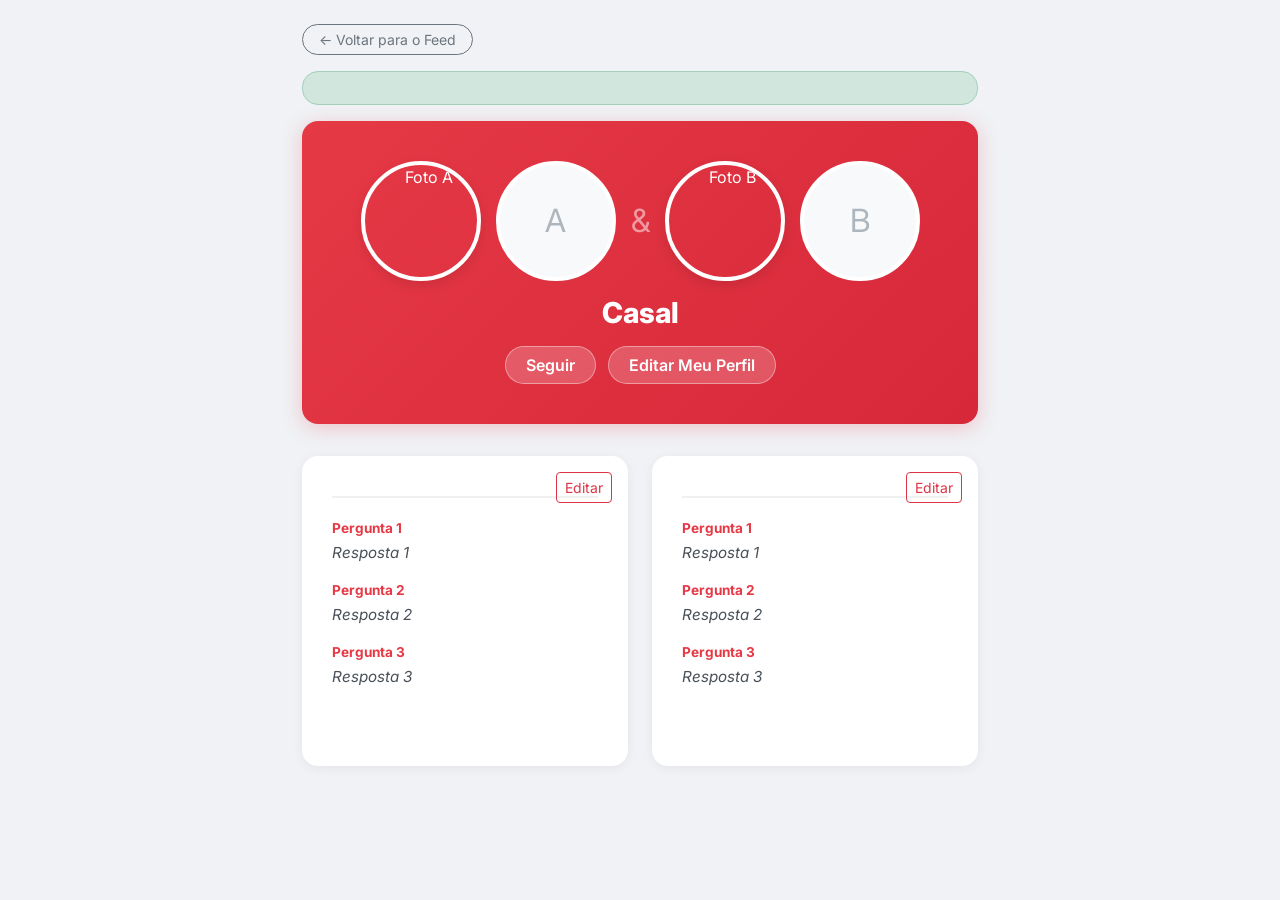
==== src/main/resources/templates/casal-perfil.html @ 978fb241 "feat: the couple page was implemented and a button was added on feed to redirect to the couple page" ====
<!DOCTYPE html>
<html lang="pt-BR" xmlns:th="http://www.thymeleaf.org">
<head>
    <meta charset="UTF-8">
    <meta name="viewport" content="width=device-width, initial-scale=1">
    <title>Perfil do Casal</title>
    <link href="https://cdn.jsdelivr.net/npm/bootstrap@5.3.3/dist/css/bootstrap.min.css" rel="stylesheet">
    <link href="https://fonts.googleapis.com/css2?family=Inter:wght@400;500;600;700;800&display=swap" rel="stylesheet">
    <style>
        body { font-family: 'Inter', sans-serif; background: #f0f2f5; }

        .profile-header {
            background: linear-gradient(135deg, #e63946, #d62839);
            border-radius: 16px;
            padding: 40px 20px;
            color: #fff;
            text-align: center;
            box-shadow: 0 4px 20px rgba(230, 57, 70, 0.25);
            margin-bottom: 2rem;
        }

        .couple-photos {
            display: flex;
            justify-content: center;
            align-items: center;
            gap: 15px;
            margin-bottom: 15px;
        }

        .profile-img {
            width: 120px;
            height: 120px;
            border-radius: 50%;
            object-fit: cover;
            border: 4px solid #fff;
            box-shadow: 0 4px 12px rgba(0,0,0,0.1);
        }

        .no-photo {
            width: 120px;
            height: 120px;
            border-radius: 50%;
            background: #f8f9fa;
            border: 4px solid #fff;
            display: flex;
            align-items: center;
            justify-content: center;
            color: #adb5bd;
            font-size: 2rem;
        }

        .couple-title { font-weight: 800; font-size: 1.8rem; margin: 0; }

        .btn-follow {
            background: rgba(255,255,255,0.2);
            color: #fff;
            border: 1.5px solid rgba(255,255,255,0.4);
            border-radius: 20px;
            padding: 6px 20px;
            font-weight: 600;
            margin-top: 15px;
            transition: all 0.2s;
        }
        .btn-follow:hover {
            background: #fff;
            color: #e63946;
        }

        .bio-section {
            background: #fff;
            border-radius: 16px;
            padding: 30px;
            box-shadow: 0 2px 12px rgba(0,0,0,0.06);
            margin-bottom: 2rem;
        }

        .bio-title {
            font-size: 1.2rem;
            font-weight: 700;
            color: #1a1a2e;
            margin-bottom: 20px;
            border-bottom: 2px solid #f0f0f0;
            padding-bottom: 10px;
        }

        .qna-block { margin-bottom: 15px; }
        .qna-label { font-weight: 700; font-size: 0.85rem; color: #e63946; margin-bottom: 4px; display: block; }
        .qna-answer { font-size: 0.95rem; color: #495057; font-style: italic; }

        .cursor-pointer { cursor: pointer; transition: background 0.2s; border-radius: 8px; padding: 5px; margin-left: -5px; }
        .cursor-pointer:hover { background: #f8f9fa; }

    </style>
</head>
<body>

<div class="container py-4" style="max-width: 700px;">

    <a href="/feed" class="btn btn-sm btn-outline-secondary mb-3 rounded-pill px-3">&larr; Voltar para o Feed</a>

    <div th:if="${sucesso}" class="alert alert-success rounded-4" th:text="${sucesso}"></div>

    <div class="profile-header">
        <div class="couple-photos">

            <img th:if="${perfil.fotoAUrl != null}" th:src="${perfil.fotoAUrl}" class="profile-img" alt="Foto A">
            <div th:unless="${perfil.fotoAUrl != null}" class="no-photo" th:text="${#strings.substring(perfil.nomeA, 0, 1)}">A</div>

            <div class="fs-2 opacity-50">&</div>

            <img th:if="${perfil.fotoBUrl != null}" th:src="${perfil.fotoBUrl}" class="profile-img" alt="Foto B">
            <div th:unless="${perfil.fotoBUrl != null}" class="no-photo" th:text="${#strings.substring(perfil.nomeB, 0, 1)}">B</div>
        </div>

        <h1 class="couple-title" th:text="${perfil.nomeA + ' & ' + perfil.nomeB}">Casal</h1>

        <button class="btn btn-follow">Seguir</button>

        <button th:if="${perfil.podeEditarA || perfil.podeEditarB}" type="button" class="btn btn-follow ms-2" data-bs-toggle="modal" data-bs-target="#editModal">Editar Meu Perfil</button>
    </div>

    <div class="row g-4">

        <div class="col-md-6">
            <div class="bio-section h-100 position-relative">
                <button th:if="${perfil.podeEditarA}" type="button" class="btn btn-sm btn-outline-danger position-absolute top-0 end-0 m-3" data-bs-toggle="modal" data-bs-target="#editModal"> Editar</button>
                <div class="bio-title" th:text="${perfil.nomeA + ' falando de ' + perfil.nomeB}"></div>

                <div class="qna-block" th:classappend="${perfil.podeEditarA ? 'cursor-pointer' : ''}" th:attr="data-bs-toggle=${perfil.podeEditarA ? 'modal' : ''}, data-bs-target=${perfil.podeEditarA ? '#editModal' : ''}">
                    <span class="qna-label" th:text="${perfil.label1ParaB}">Pergunta 1</span>
                    <div class="qna-answer" th:text="${perfil.respostaA1 != null ? '|&quot;' + perfil.respostaA1 + '&quot;|' : 'Ainda não respondeu...'}">Resposta 1</div>
                </div>

                <div class="qna-block" th:classappend="${perfil.podeEditarA ? 'cursor-pointer' : ''}" th:attr="data-bs-toggle=${perfil.podeEditarA ? 'modal' : ''}, data-bs-target=${perfil.podeEditarA ? '#editModal' : ''}">
                    <span class="qna-label" th:text="${perfil.label2ParaB}">Pergunta 2</span>
                    <div class="qna-answer" th:text="${perfil.respostaA2 != null ? '|&quot;' + perfil.respostaA2 + '&quot;|' : 'Ainda não respondeu...'}">Resposta 2</div>
                </div>

                <div class="qna-block" th:classappend="${perfil.podeEditarA ? 'cursor-pointer' : ''}" th:attr="data-bs-toggle=${perfil.podeEditarA ? 'modal' : ''}, data-bs-target=${perfil.podeEditarA ? '#editModal' : ''}">
                    <span class="qna-label" th:text="${perfil.label3ParaB}">Pergunta 3</span>
                    <div class="qna-answer" th:text="${perfil.respostaA3 != null ? '|&quot;' + perfil.respostaA3 + '&quot;|' : 'Ainda não respondeu...'}">Resposta 3</div>
                </div>
            </div>
        </div>

        <div class="col-md-6">
            <div class="bio-section h-100 position-relative">
                <button th:if="${perfil.podeEditarB}" type="button" class="btn btn-sm btn-outline-danger position-absolute top-0 end-0 m-3" data-bs-toggle="modal" data-bs-target="#editModal"> Editar</button>
                <div class="bio-title" th:text="${perfil.nomeB + ' falando de ' + perfil.nomeA}"></div>

                <div class="qna-block" th:classappend="${perfil.podeEditarB ? 'cursor-pointer' : ''}" th:attr="data-bs-toggle=${perfil.podeEditarB ? 'modal' : ''}, data-bs-target=${perfil.podeEditarB ? '#editModal' : ''}">
                    <span class="qna-label" th:text="${perfil.label1ParaA}">Pergunta 1</span>
                    <div class="qna-answer" th:text="${perfil.respostaB1 != null ? '|&quot;' + perfil.respostaB1 + '&quot;|' : 'Ainda não respondeu...'}">Resposta 1</div>
                </div>

                <div class="qna-block" th:classappend="${perfil.podeEditarB ? 'cursor-pointer' : ''}" th:attr="data-bs-toggle=${perfil.podeEditarB ? 'modal' : ''}, data-bs-target=${perfil.podeEditarB ? '#editModal' : ''}">
                    <span class="qna-label" th:text="${perfil.label2ParaA}">Pergunta 2</span>
                    <div class="qna-answer" th:text="${perfil.respostaB2 != null ? '|&quot;' + perfil.respostaB2 + '&quot;|' : 'Ainda não respondeu...'}">Resposta 2</div>
                </div>

                <div class="qna-block" th:classappend="${perfil.podeEditarB ? 'cursor-pointer' : ''}" th:attr="data-bs-toggle=${perfil.podeEditarB ? 'modal' : ''}, data-bs-target=${perfil.podeEditarB ? '#editModal' : ''}">
                    <span class="qna-label" th:text="${perfil.label3ParaA}">Pergunta 3</span>
                    <div class="qna-answer" th:text="${perfil.respostaB3 != null ? '|&quot;' + perfil.respostaB3 + '&quot;|' : 'Ainda não respondeu...'}">Resposta 3</div>
                </div>
            </div>
        </div>
    </div>

</div>

<div th:if="${perfil.podeEditarA || perfil.podeEditarB}" class="modal fade" id="editModal" tabindex="-1" aria-labelledby="editModalLabel" aria-hidden="true">
  <div class="modal-dialog modal-dialog-centered">
    <div class="modal-content rounded-4 border-0 shadow">
      <div class="modal-header border-0 pb-0">
        <h5 class="modal-title fw-bold text-danger" id="editModalLabel">Minha Metade</h5>
        <button type="button" class="btn-close" data-bs-dismiss="modal" aria-label="Close"></button>
      </div>
      <div class="modal-body p-4">
        <form action="/casal/editar" method="POST" enctype="multipart/form-data" th:object="${editDTO}">
            <div class="mb-4 text-center">
                <label for="fotoPerfil" class="form-label fw-bold d-block">Mudar Foto</label>
                <input class="form-control form-control-sm" type="file" id="fotoPerfil" name="fotoPerfil" accept="image/png, image/jpeg">
            </div>

            <div class="mb-3">
                <label class="form-label fw-bold text-danger small" th:text="*{label1}">Pergunta 1</label>
                <textarea class="form-control" name="resposta1" th:field="*{resposta1}" rows="2" required></textarea>
            </div>

            <div class="mb-3">
                <label class="form-label fw-bold text-danger small" th:text="*{label2}">Pergunta 2</label>
                <textarea class="form-control" name="resposta2" th:field="*{resposta2}" rows="2" required></textarea>
            </div>

            <div class="mb-4">
                <label class="form-label fw-bold text-danger small" th:text="*{label3}">Pergunta 3</label>
                <textarea class="form-control" name="resposta3" th:field="*{resposta3}" rows="2" required></textarea>
            </div>

            <button type="submit" class="btn btn-danger w-100 fw-bold rounded-pill">Salvar</button>
        </form>
      </div>
    </div>
  </div>
</div>

<script src="https://cdn.jsdelivr.net/npm/bootstrap@5.3.3/dist/js/bootstrap.bundle.min.js"></script>
</body>
</html>
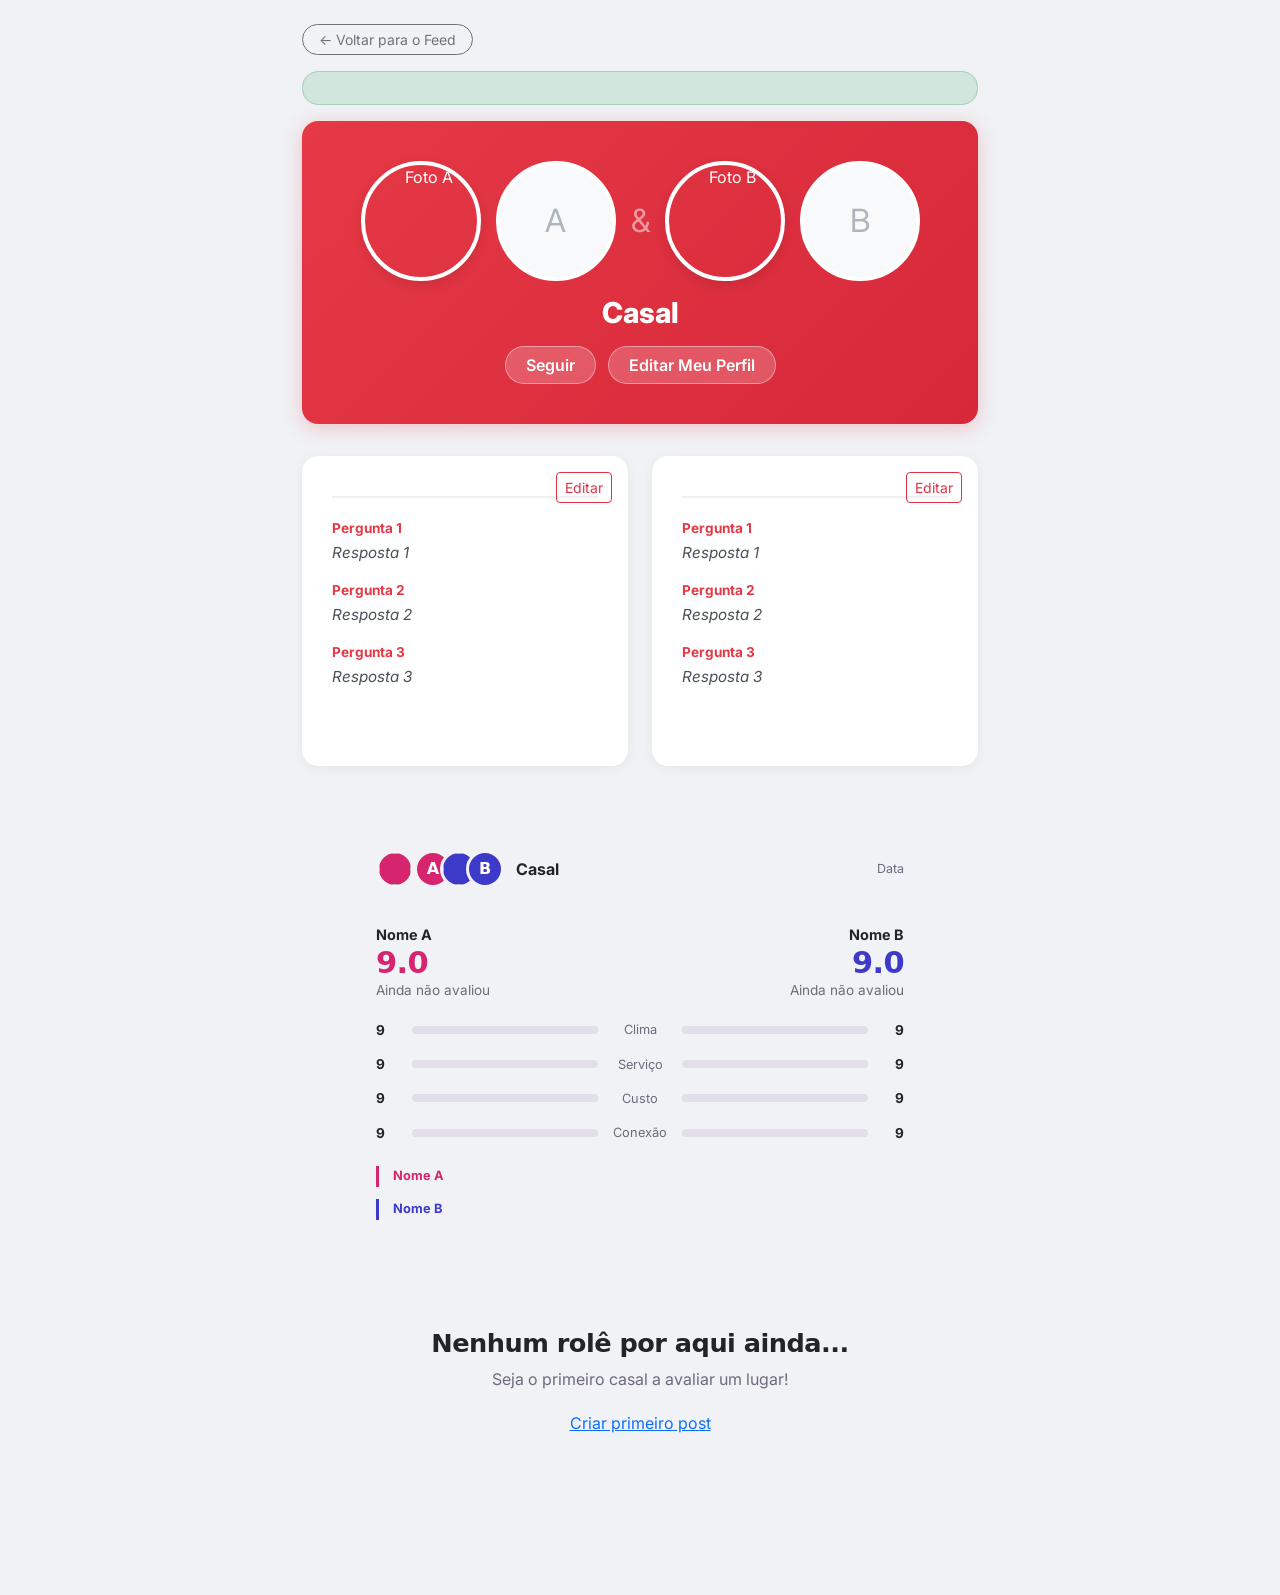
==== commit 858c31df: "feat: the pots of the couple were added on their own couple profile" ====
--- a/src/main/resources/templates/casal-perfil.html
+++ b/src/main/resources/templates/casal-perfil.html
@@ -90,7 +90,149 @@
         .cursor-pointer { cursor: pointer; transition: background 0.2s; border-radius: 8px; padding: 5px; margin-left: -5px; }
         .cursor-pointer:hover { background: #f8f9fa; }
 
-    </style>
+    :root {
+            --ink: #1F1A2B;
+            --papel: #F4F2F7;
+            --linha: #E2DEEA;
+            --mudo: #6F6A7D;
+            --a: #D6246E;   
+            --b: #3E3AC9;   
+            --titulo: 'Bricolage Grotesque', system-ui, sans-serif;
+        }
+.feed { max-width: 560px; margin: 0 auto; padding: 8px 16px 64px; }
+        .post { padding: 28px 0 36px; border-top: 1px solid var(--linha); }
+        .post:first-child { border-top: 0; }
+
+        .cabeca { display: flex; align-items: center; gap: 12px; margin-bottom: 14px; }
+        .avatares { display: flex; }
+        .av { width: 38px; height: 38px; border-radius: 50%; display: grid; place-items: center; color: #fff; font-family: var(--titulo); font-weight: 800; border: 3px solid var(--papel); }
+        .av.a { background: var(--a); }
+        .av.b { background: var(--b); margin-left: -12px; }
+        .casal { font-weight: 700; line-height: 1.2; min-width: 0; }
+        .data { margin-left: auto; font-size: .78rem; color: var(--mudo); white-space: nowrap; }
+
+        .midia { position: relative; border-radius: 22px; overflow: hidden; background: var(--ink); isolation: isolate; }
+        .midia.vazia { aspect-ratio: 16 / 9; }
+        .midia img { width: 100%; aspect-ratio: 5 / 4; object-fit: cover; }
+        .midia::after { content: ""; position: absolute; inset: auto 0 0 0; height: 60%; background: linear-gradient(to top, rgba(31, 26, 43, .85), transparent); pointer-events: none; z-index: 1; }
+        .lugar { position: absolute; left: 20px; right: 116px; bottom: 18px; z-index: 2; color: #fff; pointer-events: none; }
+        .lugar h2 { font-family: var(--titulo); font-weight: 800; font-size: 1.75rem; line-height: 1.05; letter-spacing: -.02em; margin: 0 0 4px; text-wrap: balance; }
+        .lugar p { margin: 0; font-size: .9rem; opacity: .85; }
+        .nota { position: absolute; right: 18px; bottom: 18px; z-index: 2; width: 76px; height: 76px; padding: 4px; border-radius: 50%; background: conic-gradient(var(--b) 0 50%, var(--a) 0 100%); }
+        .nota div { width: 100%; height: 100%; border-radius: 50%; background: var(--ink); color: #fff; display: flex; flex-direction: column; align-items: center; justify-content: center; }
+        .nota strong { font-family: var(--titulo); font-size: 1.55rem; font-weight: 800; line-height: 1; }
+        .nota small { font-size: .62rem; opacity: .7; margin-top: 2px; }
+
+        .midia .carousel-control-prev, .midia .carousel-control-next { z-index: 2; width: 14%; opacity: 1; }
+        .midia .carousel-control-prev-icon, .midia .carousel-control-next-icon { width: 34px; height: 34px; background-size: 45%; background-color: rgba(31, 26, 43, .55); border-radius: 50%; }
+        .midia .carousel-indicators { top: 6px; bottom: auto; margin: 0 14px; justify-content: flex-start; z-index: 2; }
+        .midia .carousel-indicators [data-bs-target] { width: 22px; height: 3px; margin: 0 3px 0 0; background-color: #fff; opacity: .45; }
+        .midia .carousel-indicators .active { opacity: 1; }
+
+        .duelo { margin-top: 22px; }
+        .placar { display: flex; justify-content: space-between; gap: 16px; margin-bottom: 12px; }
+        .pessoa { display: flex; flex-direction: column; gap: 2px; min-width: 0; }
+        .pessoa.b { text-align: right; align-items: flex-end; }
+        .pessoa .nome { font-weight: 700; font-size: .9rem; }
+        .pessoa .media { font-family: var(--titulo); font-weight: 800; font-size: 1.9rem; line-height: 1; letter-spacing: -.02em; }
+        .pessoa.a .media { color: var(--a); }
+        .pessoa.b .media { color: var(--b); }
+        .pessoa .espera { color: var(--mudo); font-size: .85rem; }
+
+        .linha { display: grid; grid-template-columns: 28px 1fr 68px 1fr 28px; align-items: center; gap: 8px; padding: 7px 0; font-size: .85rem; }
+        .linha .v { font-weight: 700; font-variant-numeric: tabular-nums; }
+        .linha .v:last-child { text-align: right; }
+        .linha .rot { text-align: center; color: var(--mudo); font-size: .8rem; }
+        .trilho { height: 8px; border-radius: 4px; background: var(--linha); display: flex; overflow: hidden; }
+        .trilho.esq { justify-content: flex-end; }
+        .trilho i { display: block; height: 100%; width: var(--v); border-radius: 4px; animation: cresce .7s cubic-bezier(.2, .7, .2, 1) both; }
+        .trilho.esq i { background: var(--a); transform-origin: right; }
+        .trilho.dir i { background: var(--b); transform-origin: left; }
+        @keyframes cresce { from { transform: scaleX(0); } }
+        @media (prefers-reduced-motion: reduce) { .trilho i { animation: none; } }
+
+        .falas { margin-top: 16px; display: grid; gap: 12px; }
+        .fala { margin: 0; padding-left: 14px; border-left: 3px solid var(--c); }
+        .fala.a { --c: var(--a); }
+        .fala.b { --c: var(--b); }
+        .fala b { display: block; font-size: .8rem; margin-bottom: 2px; color: var(--c); }
+        .fala p { margin: 0; line-height: 1.5; font-size: .95rem; max-width: 60ch; }
+
+        .vazio { text-align: center; padding: 72px 16px; }
+        .vazio h4 { font-family: var(--titulo); font-weight: 800; font-size: 1.6rem; letter-spacing: -.02em; }
+        .vazio p { color: var(--mudo); margin-bottom: 20px; }
+:root {
+            --ink: #1F1A2B;
+            --papel: #F4F2F7;
+            --linha: #E2DEEA;
+            --mudo: #6F6A7D;
+            --a: #D6246E;   
+            --b: #3E3AC9;   
+            --titulo: 'Bricolage Grotesque', system-ui, sans-serif;
+        }
+.feed { max-width: 560px; margin: 0 auto; padding: 8px 16px 64px; }
+        .post { padding: 28px 0 36px; border-top: 1px solid var(--linha); }
+        .post:first-child { border-top: 0; }
+
+        .cabeca { display: flex; align-items: center; gap: 12px; margin-bottom: 14px; }
+        .avatares { display: flex; }
+        .av { width: 38px; height: 38px; border-radius: 50%; display: grid; place-items: center; color: #fff; font-family: var(--titulo); font-weight: 800; border: 3px solid var(--papel); }
+        .av.a { background: var(--a); }
+        .av.b { background: var(--b); margin-left: -12px; }
+        .casal { font-weight: 700; line-height: 1.2; min-width: 0; }
+        .data { margin-left: auto; font-size: .78rem; color: var(--mudo); white-space: nowrap; }
+
+        .midia { position: relative; border-radius: 22px; overflow: hidden; background: var(--ink); isolation: isolate; }
+        .midia.vazia { aspect-ratio: 16 / 9; }
+        .midia img { width: 100%; aspect-ratio: 5 / 4; object-fit: cover; }
+        .midia::after { content: ""; position: absolute; inset: auto 0 0 0; height: 60%; background: linear-gradient(to top, rgba(31, 26, 43, .85), transparent); pointer-events: none; z-index: 1; }
+        .lugar { position: absolute; left: 20px; right: 116px; bottom: 18px; z-index: 2; color: #fff; pointer-events: none; }
+        .lugar h2 { font-family: var(--titulo); font-weight: 800; font-size: 1.75rem; line-height: 1.05; letter-spacing: -.02em; margin: 0 0 4px; text-wrap: balance; }
+        .lugar p { margin: 0; font-size: .9rem; opacity: .85; }
+        .nota { position: absolute; right: 18px; bottom: 18px; z-index: 2; width: 76px; height: 76px; padding: 4px; border-radius: 50%; background: conic-gradient(var(--b) 0 50%, var(--a) 0 100%); }
+        .nota div { width: 100%; height: 100%; border-radius: 50%; background: var(--ink); color: #fff; display: flex; flex-direction: column; align-items: center; justify-content: center; }
+        .nota strong { font-family: var(--titulo); font-size: 1.55rem; font-weight: 800; line-height: 1; }
+        .nota small { font-size: .62rem; opacity: .7; margin-top: 2px; }
+
+        .midia .carousel-control-prev, .midia .carousel-control-next { z-index: 2; width: 14%; opacity: 1; }
+        .midia .carousel-control-prev-icon, .midia .carousel-control-next-icon { width: 34px; height: 34px; background-size: 45%; background-color: rgba(31, 26, 43, .55); border-radius: 50%; }
+        .midia .carousel-indicators { top: 6px; bottom: auto; margin: 0 14px; justify-content: flex-start; z-index: 2; }
+        .midia .carousel-indicators [data-bs-target] { width: 22px; height: 3px; margin: 0 3px 0 0; background-color: #fff; opacity: .45; }
+        .midia .carousel-indicators .active { opacity: 1; }
+
+        .duelo { margin-top: 22px; }
+        .placar { display: flex; justify-content: space-between; gap: 16px; margin-bottom: 12px; }
+        .pessoa { display: flex; flex-direction: column; gap: 2px; min-width: 0; }
+        .pessoa.b { text-align: right; align-items: flex-end; }
+        .pessoa .nome { font-weight: 700; font-size: .9rem; }
+        .pessoa .media { font-family: var(--titulo); font-weight: 800; font-size: 1.9rem; line-height: 1; letter-spacing: -.02em; }
+        .pessoa.a .media { color: var(--a); }
+        .pessoa.b .media { color: var(--b); }
+        .pessoa .espera { color: var(--mudo); font-size: .85rem; }
+
+        .linha { display: grid; grid-template-columns: 28px 1fr 68px 1fr 28px; align-items: center; gap: 8px; padding: 7px 0; font-size: .85rem; }
+        .linha .v { font-weight: 700; font-variant-numeric: tabular-nums; }
+        .linha .v:last-child { text-align: right; }
+        .linha .rot { text-align: center; color: var(--mudo); font-size: .8rem; }
+        .trilho { height: 8px; border-radius: 4px; background: var(--linha); display: flex; overflow: hidden; }
+        .trilho.esq { justify-content: flex-end; }
+        .trilho i { display: block; height: 100%; width: var(--v); border-radius: 4px; animation: cresce .7s cubic-bezier(.2, .7, .2, 1) both; }
+        .trilho.esq i { background: var(--a); transform-origin: right; }
+        .trilho.dir i { background: var(--b); transform-origin: left; }
+        @keyframes cresce { from { transform: scaleX(0); } }
+        @media (prefers-reduced-motion: reduce) { .trilho i { animation: none; } }
+
+        .falas { margin-top: 16px; display: grid; gap: 12px; }
+        .fala { margin: 0; padding-left: 14px; border-left: 3px solid var(--c); }
+        .fala.a { --c: var(--a); }
+        .fala.b { --c: var(--b); }
+        .fala b { display: block; font-size: .8rem; margin-bottom: 2px; color: var(--c); }
+        .fala p { margin: 0; line-height: 1.5; font-size: .95rem; max-width: 60ch; }
+
+        .vazio { text-align: center; padding: 72px 16px; }
+        .vazio h4 { font-family: var(--titulo); font-weight: 800; font-size: 1.6rem; letter-spacing: -.02em; }
+        .vazio p { color: var(--mudo); margin-bottom: 20px; }
+</style>
 </head>
 <body>
 
@@ -165,6 +307,121 @@
             </div>
         </div>
     </div>
+
+<div class="feed mt-5">
+
+    <article th:each="post : ${perfil.feedCasal}" class="post">
+
+        <div class="cabeca">
+            <a th:href="'/casal/' + ${post.usuarioAPublicId}" style="text-decoration: none; color: inherit; display: flex; align-items: center; gap: 12px;">
+                <div class="avatares" aria-hidden="true">
+                    <img th:if="${post.usuarioAFotoUrl != null}" th:src="${post.usuarioAFotoUrl}" class="av a" style="object-fit: cover;" alt="">
+                    <span th:unless="${post.usuarioAFotoUrl != null}" class="av a" th:text="${#strings.toUpperCase(#strings.substring(post.usuarioANome, 0, 1))}">A</span>
+                    
+                    <img th:if="${post.usuarioBFotoUrl != null}" th:src="${post.usuarioBFotoUrl}" class="av b" style="object-fit: cover;" alt="">
+                    <span th:unless="${post.usuarioBFotoUrl != null}" class="av b" th:text="${#strings.toUpperCase(#strings.substring(post.usuarioBNome, 0, 1))}">B</span>
+                </div>
+                <div class="casal" th:text="${post.usuarioANome + ' e ' + post.usuarioBNome}">Casal</div>
+            </a>
+            <time class="data" th:text="${#strings.substring(post.dataPostagem, 8, 10) + '/' + #strings.substring(post.dataPostagem, 5, 7) + '/' + #strings.substring(post.dataPostagem, 0, 4) + ' ' + #strings.substring(post.dataPostagem, 11, 16)}">Data</time>
+        </div>
+
+        <div class="midia"
+             th:with="temFotos=${post.fotosUrls != null and !#strings.isEmpty(post.fotosUrls)}, carId=${'carousel-' + post.relacionamentoId + '-' + post.lugarId}"
+             th:classappend="${temFotos} ? '' : 'vazia'">
+
+            <div th:if="${temFotos}" th:id="${carId}" class="carousel slide" th:with="fotos=${#strings.arraySplit(post.fotosUrls, ',')}">
+                <div class="carousel-indicators" th:if="${fotos.length > 1}">
+                    <button th:each="f, s : ${fotos}" type="button" th:data-bs-target="'#' + ${carId}" th:data-bs-slide-to="${s.index}" th:classappend="${s.first} ? 'active'" th:aria-label="'Foto ' + ${s.count}"></button>
+                </div>
+                <div class="carousel-inner">
+                    <div th:each="foto, s : ${fotos}" th:classappend="${s.first} ? 'active'" class="carousel-item">
+                        <img th:src="${foto}" th:alt="'Foto em ' + ${post.lugarNome}" class="d-block">
+                    </div>
+                </div>
+                <th:block th:if="${fotos.length > 1}">
+                    <button class="carousel-control-prev" type="button" th:data-bs-target="'#' + ${carId}" data-bs-slide="prev" aria-label="Foto anterior">
+                        <span class="carousel-control-prev-icon" aria-hidden="true"></span>
+                    </button>
+                    <button class="carousel-control-next" type="button" th:data-bs-target="'#' + ${carId}" data-bs-slide="next" aria-label="Próxima foto">
+                        <span class="carousel-control-next-icon" aria-hidden="true"></span>
+                    </button>
+                </th:block>
+            </div>
+
+            <div class="lugar">
+                <h2 th:text="${post.lugarNome}">Lugar</h2>
+                <p th:text="${post.categoriaNome}">Categoria</p>
+            </div>
+
+            <div class="nota" th:aria-label="'Nota do casal: ' + ${post.notaMediaCasal}">
+                <div><strong th:text="${post.notaMediaCasal}">9.5</strong><small>casal</small></div>
+            </div>
+        </div>
+
+        <section class="duelo">
+            <div class="placar">
+                <div class="pessoa a">
+                    <span class="nome" th:text="${post.usuarioANome}">Nome A</span>
+                    <span class="media" th:if="${post.notaMediaA != null}" th:text="${post.notaMediaA}">9.0</span>
+                    <span class="espera" th:unless="${post.notaMediaA != null}">Ainda não avaliou</span>
+                </div>
+                <div class="pessoa b">
+                    <span class="nome" th:text="${post.usuarioBNome}">Nome B</span>
+                    <span class="media" th:if="${post.notaMediaB != null}" th:text="${post.notaMediaB}">9.0</span>
+                    <span class="espera" th:unless="${post.notaMediaB != null}">Ainda não avaliou</span>
+                </div>
+            </div>
+
+            <div class="linha">
+                <span class="v" th:text="${post.aNota1 ?: '–'}">9</span>
+                <div class="trilho esq"><i th:style="'--v:' + ${post.aNota1 != null ? post.aNota1 * 10 : 0} + '%'"></i></div>
+                <span class="rot">Clima</span>
+                <div class="trilho dir"><i th:style="'--v:' + ${post.bNota1 != null ? post.bNota1 * 10 : 0} + '%'"></i></div>
+                <span class="v" th:text="${post.bNota1 ?: '–'}">9</span>
+            </div>
+            <div class="linha">
+                <span class="v" th:text="${post.aNota2 ?: '–'}">9</span>
+                <div class="trilho esq"><i th:style="'--v:' + ${post.aNota2 != null ? post.aNota2 * 10 : 0} + '%'"></i></div>
+                <span class="rot">Serviço</span>
+                <div class="trilho dir"><i th:style="'--v:' + ${post.bNota2 != null ? post.bNota2 * 10 : 0} + '%'"></i></div>
+                <span class="v" th:text="${post.bNota2 ?: '–'}">9</span>
+            </div>
+            <div class="linha">
+                <span class="v" th:text="${post.aNota3 ?: '–'}">9</span>
+                <div class="trilho esq"><i th:style="'--v:' + ${post.aNota3 != null ? post.aNota3 * 10 : 0} + '%'"></i></div>
+                <span class="rot">Custo</span>
+                <div class="trilho dir"><i th:style="'--v:' + ${post.bNota3 != null ? post.bNota3 * 10 : 0} + '%'"></i></div>
+                <span class="v" th:text="${post.bNota3 ?: '–'}">9</span>
+            </div>
+            <div class="linha">
+                <span class="v" th:text="${post.aNota4 ?: '–'}">9</span>
+                <div class="trilho esq"><i th:style="'--v:' + ${post.aNota4 != null ? post.aNota4 * 10 : 0} + '%'"></i></div>
+                <span class="rot">Conexão</span>
+                <div class="trilho dir"><i th:style="'--v:' + ${post.bNota4 != null ? post.bNota4 * 10 : 0} + '%'"></i></div>
+                <span class="v" th:text="${post.bNota4 ?: '–'}">9</span>
+            </div>
+
+            <div class="falas" th:if="${post.descA != null or post.descB != null}">
+                <blockquote class="fala a" th:if="${post.descA != null}">
+                    <b th:text="${post.usuarioANome}">Nome A</b>
+                    <p th:text="${post.descA}"></p>
+                </blockquote>
+                <blockquote class="fala b" th:if="${post.descB != null}">
+                    <b th:text="${post.usuarioBNome}">Nome B</b>
+                    <p th:text="${post.descB}"></p>
+                </blockquote>
+            </div>
+        </section>
+    </article>
+
+    <div th:if="${#lists.isEmpty(perfil.feedCasal)}" class="vazio">
+        <h4>Nenhum rolê por aqui ainda...</h4>
+        <p>Seja o primeiro casal a avaliar um lugar!</p>
+        <a href="/postagem/nova" class="btn-novo">Criar primeiro post</a>
+    </div>
+
+</div>
 
 </div>
 
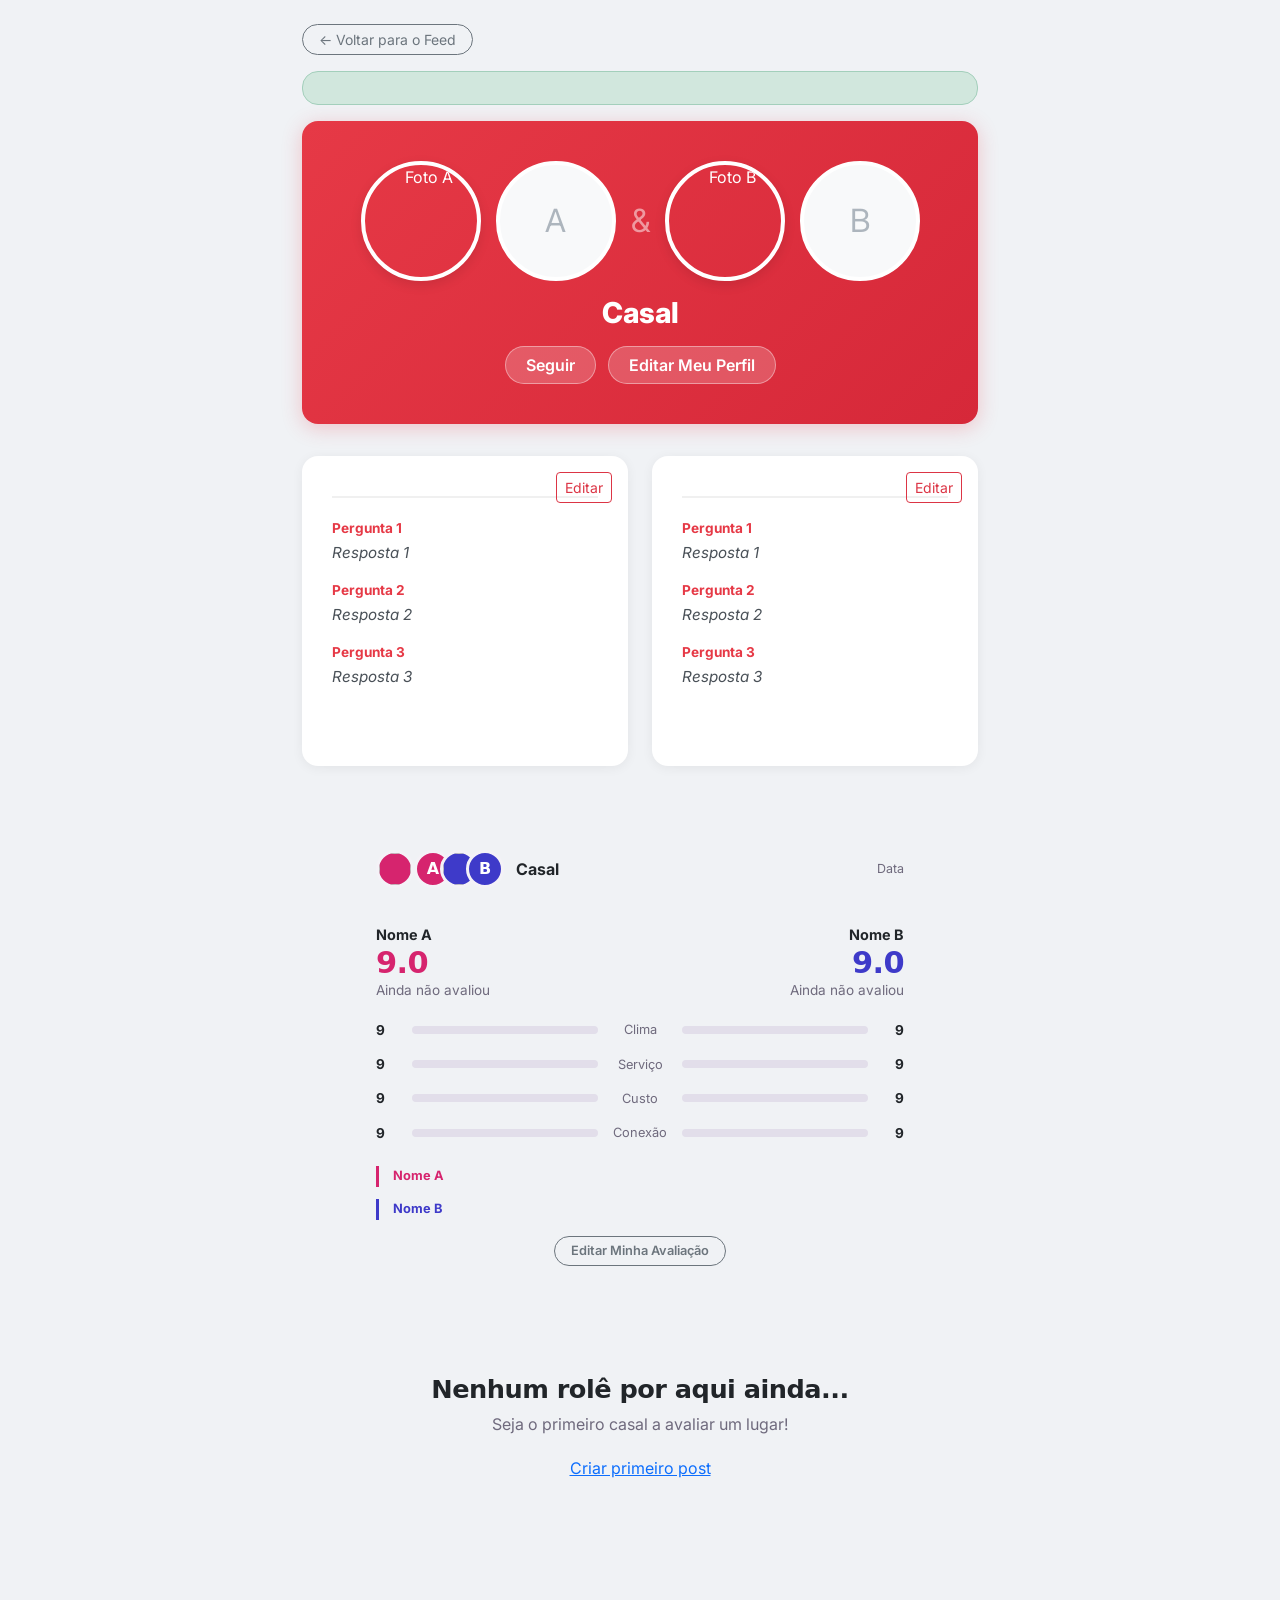
==== commit 2f290afb: "feat: the feature of edit your own posts was implemented" ====
--- a/src/main/resources/templates/casal-perfil.html
+++ b/src/main/resources/templates/casal-perfil.html
@@ -411,6 +411,10 @@
                     <b th:text="${post.usuarioBNome}">Nome B</b>
                     <p th:text="${post.descB}"></p>
                 </blockquote>
+            </div>
+
+            <div class="mt-3 text-center" th:if="${post.usuarioAPublicId == logadoPublicId or post.usuarioBPublicId == logadoPublicId}">
+                <a th:href="'/postagem/editar/' + ${post.lugarId}" class="btn btn-outline-secondary btn-sm rounded-pill px-3" style="font-size: 0.8rem; font-weight: 600;">Editar Minha Avaliação</a>
             </div>
         </section>
     </article>
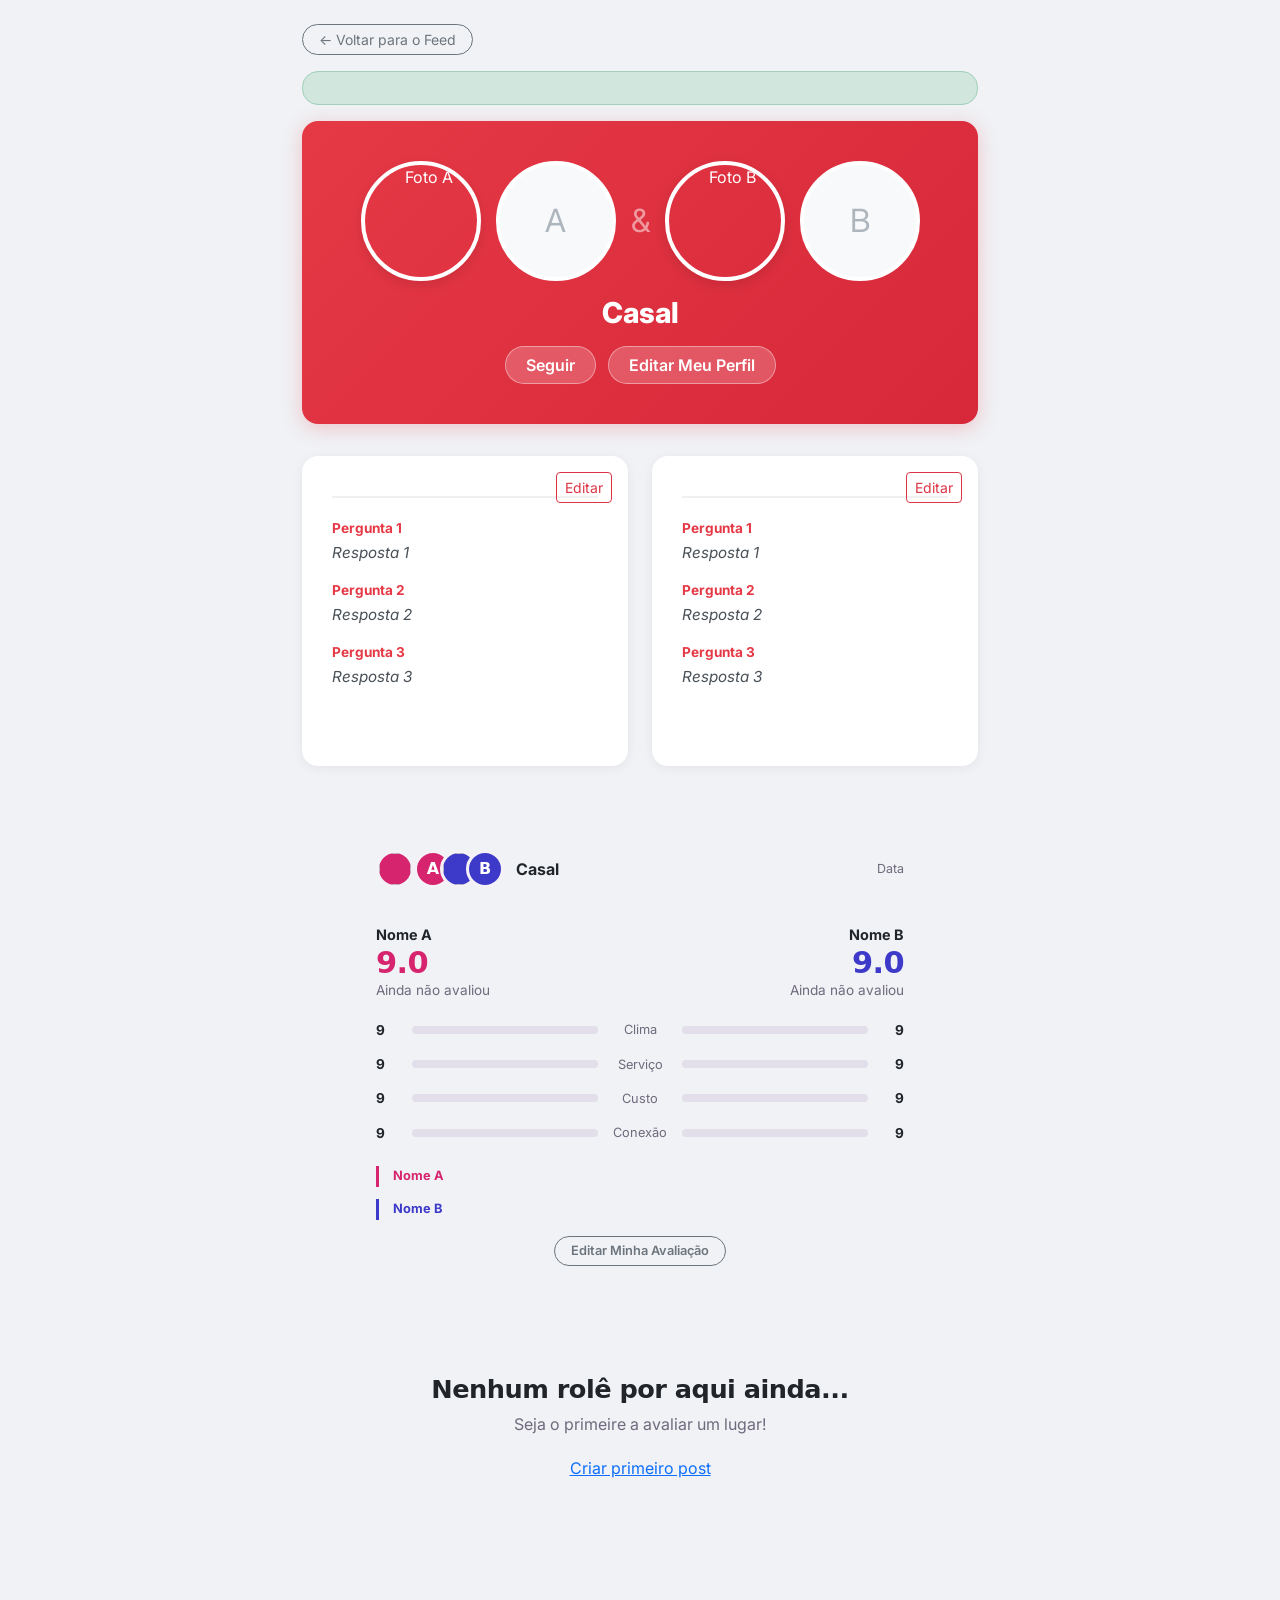
==== commit 364d20fc: "the feature of delete a relationship was implemented" ====
--- a/src/main/resources/templates/casal-perfil.html
+++ b/src/main/resources/templates/casal-perfil.html
@@ -421,7 +421,7 @@
 
     <div th:if="${#lists.isEmpty(perfil.feedCasal)}" class="vazio">
         <h4>Nenhum rolê por aqui ainda...</h4>
-        <p>Seja o primeiro casal a avaliar um lugar!</p>
+        <p>Seja o primeire a avaliar um lugar!</p>
         <a href="/postagem/nova" class="btn-novo">Criar primeiro post</a>
     </div>
 
@@ -458,7 +458,11 @@
                 <textarea class="form-control" name="resposta3" th:field="*{resposta3}" rows="2" required></textarea>
             </div>
 
-            <button type="submit" class="btn btn-danger w-100 fw-bold rounded-pill">Salvar</button>
+            <button type="submit" class="btn btn-danger w-100 fw-bold rounded-pill mb-3">Salvar</button>
+        </form>
+
+        <form action="/vinculacao/desvincular" method="POST" onsubmit="return confirm('Tem certeza que deseja desfazer esse relacionamento? Todos os posts de vocês sumirão e a página do casal será deletada.');">
+            <button type="submit" class="btn btn-outline-danger w-100 fw-bold rounded-pill border-0">Desfazer Relacionamento 💔</button>
         </form>
       </div>
     </div>
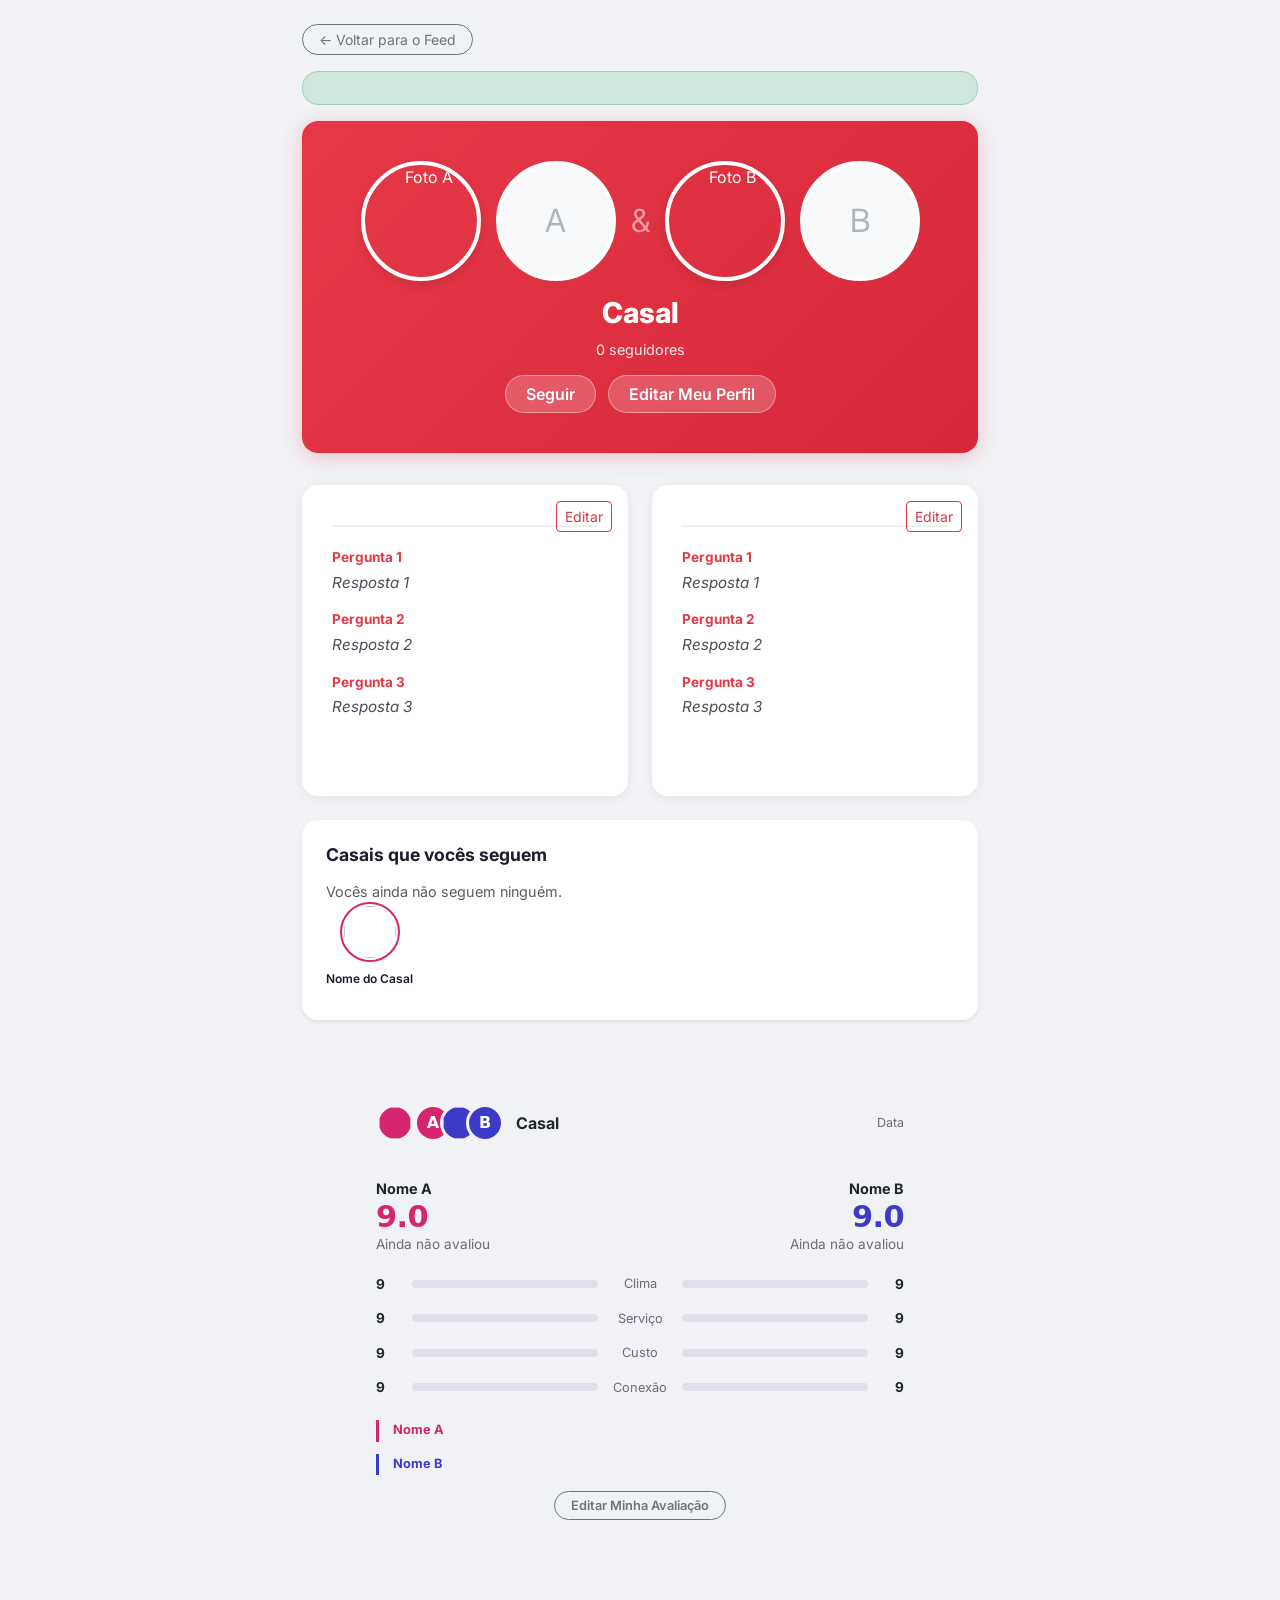
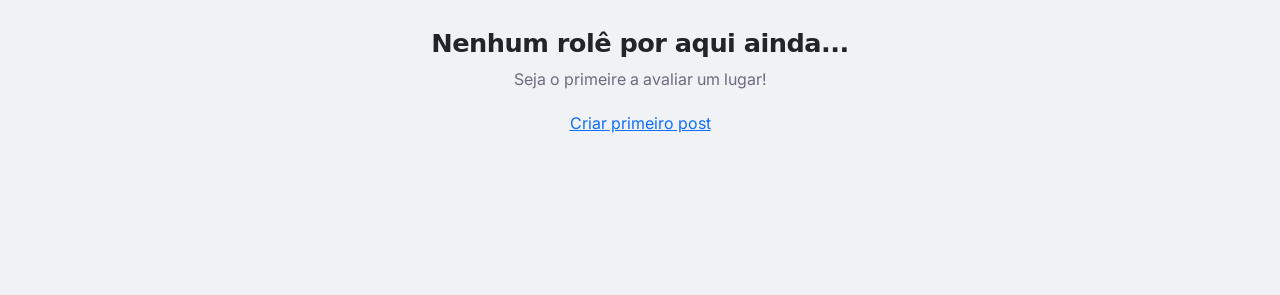
==== commit 49b45718: "the system of followers was implemented" ====
--- a/src/main/resources/templates/casal-perfil.html
+++ b/src/main/resources/templates/casal-perfil.html
@@ -255,8 +255,11 @@
         </div>
 
         <h1 class="couple-title" th:text="${perfil.nomeA + ' & ' + perfil.nomeB}">Casal</h1>
-
-        <button class="btn btn-follow">Seguir</button>
+        <p class="mt-2 mb-0" style="font-size: 0.9rem; opacity: 0.9;"><span th:text="${perfil.contagemSeguidores}">0</span> seguidores</p>
+
+        <form th:if="${!perfil.podeEditarA && !perfil.podeEditarB}" th:action="@{/casal/{id}/seguir(id=${publicId})}" method="POST" class="d-inline">
+            <button type="submit" class="btn btn-follow" th:classappend="${perfil.seguindo} ? 'btn-light text-danger' : ''" th:text="${perfil.seguindo} ? 'Seguindo' : 'Seguir'">Seguir</button>
+        </form>
 
         <button th:if="${perfil.podeEditarA || perfil.podeEditarB}" type="button" class="btn btn-follow ms-2" data-bs-toggle="modal" data-bs-target="#editModal">Editar Meu Perfil</button>
     </div>
@@ -307,6 +310,25 @@
             </div>
         </div>
     </div>
+
+
+<div class="bg-white rounded-4 p-4 shadow-sm mt-4 mb-4" th:if="${perfil.podeEditarA || perfil.podeEditarB}">
+    <h3 class="fw-bold mb-3" style="font-size: 1.1rem; color: var(--ink);">Casais que vocês seguem</h3>
+    
+    <div th:if="${perfil.casaisSeguidos == null || perfil.casaisSeguidos.isEmpty()}" class="text-muted" style="font-size: 0.9rem;">
+        Vocês ainda não seguem ninguém.
+    </div>
+    
+    <div th:if="${perfil.casaisSeguidos != null && !perfil.casaisSeguidos.isEmpty()}" class="d-flex gap-3 overflow-auto pb-2" style="scrollbar-width: none;">
+        <a th:each="casal : ${perfil.casaisSeguidos}" th:href="'/casal/' + ${casal.publicIdUrl}" class="text-decoration-none text-center" style="min-width: 70px;">
+            <div style="width: 60px; height: 60px; border-radius: 50%; overflow: hidden; margin: 0 auto 8px auto; border: 2px solid var(--a); padding: 2px;">
+                <img th:if="${casal.fotoCasal != null}" th:src="${casal.fotoCasal}" class="w-100 h-100 rounded-circle object-fit-cover" alt="">
+                <div th:unless="${casal.fotoCasal != null}" class="w-100 h-100 rounded-circle bg-light d-flex align-items-center justify-content-center text-secondary fw-bold" th:text="${#strings.substring(casal.nomeCasal, 0, 1)}">C</div>
+            </div>
+            <div class="text-truncate" style="font-size: 0.75rem; color: var(--ink); font-weight: 600;" th:text="${casal.nomeCasal}">Nome do Casal</div>
+        </a>
+    </div>
+</div>
 
 <div class="feed mt-5">
 
